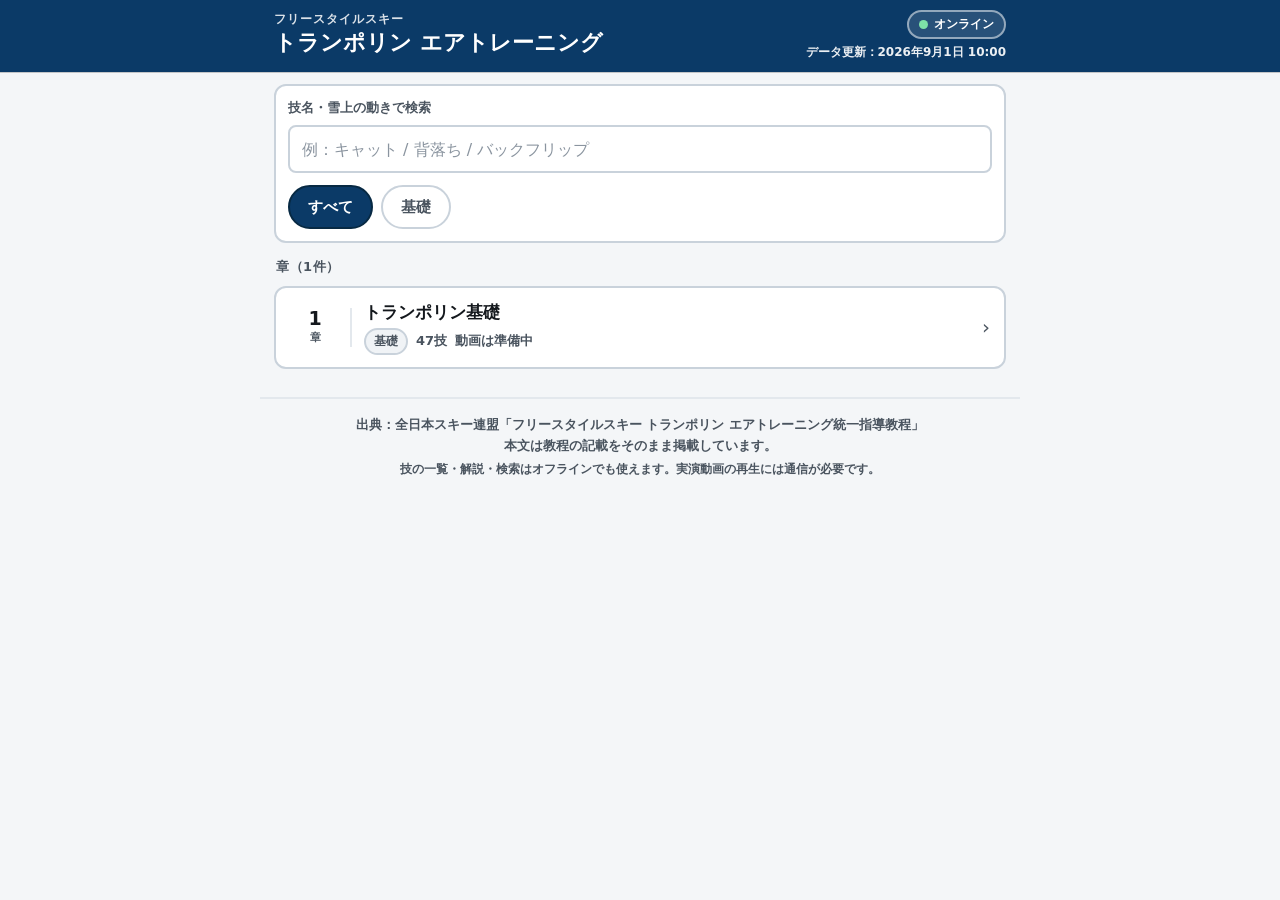
==== index.html @ 1d51a025 "トランポリン基礎編（47技）のアプリを作成 全日本スキー連盟「トランポリン エアトレーニング統一指導教程」の 02_トランポリン基礎をアプリ化した。フィジカル版と同じUI・操作性。  - 47技を6系" ====
<!DOCTYPE html>
<html lang="ja">
<head>
<meta charset="utf-8">
<meta name="viewport" content="width=device-width, initial-scale=1, viewport-fit=cover">
<title>トランポリン エアトレーニング</title>
<meta name="description" content="全日本スキー連盟「フリースタイルスキー トランポリン エアトレーニング統一指導教程」を、技ごとに引けるようにしたアプリです。">
<meta name="theme-color" content="#0b3a67">
<meta name="color-scheme" content="light">
<meta name="mobile-web-app-capable" content="yes">
<meta name="apple-mobile-web-app-capable" content="yes">
<meta name="apple-mobile-web-app-status-bar-style" content="default">
<meta name="apple-mobile-web-app-title" content="トランポリン">
<meta name="format-detection" content="telephone=no">
<link rel="manifest" href="./manifest.webmanifest">
<link rel="icon" href="./icons/icon.svg" type="image/svg+xml">
<link rel="apple-touch-icon" href="./icons/apple-touch-icon.png">
<link rel="stylesheet" href="./styles.css">
<script src="./app.js" defer></script>
</head>
<body>
<a class="skip-link" href="#main">本文へ移動</a>

<header class="app-header">
  <div class="app-header__inner">
    <div class="app-header__titles">
      <p class="app-header__eyebrow">フリースタイルスキー</p>
      <h1 class="app-header__title">トランポリン エアトレーニング</h1>
    </div>
    <div class="app-header__status">
      <span class="net-badge net-badge--online" id="net-badge" role="status">
        <span class="net-badge__dot" aria-hidden="true"></span><span id="net-badge-text">オンライン</span>
      </span>
      <p class="app-header__updated" id="data-updated">データ更新：読み込み中…</p>
    </div>
  </div>
</header>

<div id="notice-area" class="notice-area" aria-live="polite"></div>

<main id="main" class="main" tabindex="-1">

  <!-- ホーム（一覧） -->
  <section id="view-home" class="view" aria-label="章の一覧">
    <div class="search-block">
      <div class="search-field">
        <label class="search-field__label" for="search-input">技名・雪上の動きで検索</label>
        <div class="search-field__row">
          <input
            id="search-input"
            class="search-field__input"
            type="search"
            inputmode="search"
            enterkeyhint="search"
            autocomplete="off"
            autocorrect="off"
            autocapitalize="off"
            spellcheck="false"
            placeholder="例：キャット / 背落ち / バックフリップ">
          <button type="button" id="search-clear" class="search-field__clear" hidden>消す</button>
        </div>
      </div>

      <div class="chips" role="group" aria-label="カテゴリで絞り込み">
        <button type="button" class="chip is-active" data-category="all" aria-pressed="true">すべて</button>
        <button type="button" class="chip" data-category="基礎" aria-pressed="false">基礎</button>
      </div>
    </div>

    <div id="home-body" class="home-body">
      <p class="loading-note">教程を読み込んでいます…</p>
    </div>
  </section>

  <!-- 練習詳細 -->
  <section id="view-detail" class="view" aria-label="技の一覧" hidden></section>

</main>

<footer class="app-footer">
  <p>出典：全日本スキー連盟「フリースタイルスキー トランポリン エアトレーニング統一指導教程」<br>本文は教程の記載をそのまま掲載しています。</p>
  <p class="app-footer__small">技の一覧・解説・検索はオフラインでも使えます。実演動画の再生には通信が必要です。</p>
</footer>

<noscript>
  <p style="padding:16px;font-size:16px;">
    このアプリを使うにはJavaScriptを有効にしてください。
  </p>
</noscript>

</body>
</html>
---- styles.css ----
@charset "UTF-8";

/* =========================================================
   NTトレーニングメニュー
   明るいジム・屋外でも読める高コントラストの白背景を基本にする。
   外部Webフォントは使わない（システムフォントのみ）。
   ========================================================= */

:root {
  --c-bg:        #f4f6f8;
  --c-surface:   #ffffff;
  --c-text:      #14181d;
  --c-text-sub:  #4a545f;
  --c-line:      #c9d2db;
  --c-line-soft: #e3e8ed;
  --c-brand:     #0b3a67;
  --c-brand-dk:  #072943;
  --c-accent:    #b3261e;
  --c-accent-dk: #8c1c16;
  --c-ok:        #1b6b3a;
  --c-warn-bg:   #fff4e0;
  --c-warn-line: #d98d16;
  --c-err-bg:    #fdecea;
  --c-err-line:  #b3261e;
  --c-focus:     #0b6ed8;

  --r-sm: 8px;
  --r-md: 12px;
  --r-lg: 16px;

  --tap: 48px;

  --safe-b: env(safe-area-inset-bottom, 0px);
  --safe-l: env(safe-area-inset-left, 0px);
  --safe-r: env(safe-area-inset-right, 0px);

  color-scheme: light;
}

* { box-sizing: border-box; }

html {
  -webkit-text-size-adjust: 100%;
  text-size-adjust: 100%;
}

body {
  margin: 0;
  min-height: 100vh;
  min-height: 100dvh;
  background: var(--c-bg);
  color: var(--c-text);
  font-family: -apple-system, BlinkMacSystemFont, "Hiragino Kaku Gothic ProN",
               "Hiragino Sans", "Noto Sans JP", "Yu Gothic UI", "Yu Gothic",
               Meiryo, system-ui, sans-serif;
  font-size: 16px;
  line-height: 1.6;
  font-weight: 500;
  overflow-x: hidden;
  overscroll-behavior-y: none;
  -webkit-font-smoothing: antialiased;
}

h1, h2, h3, p, ul, ol, figure { margin: 0; }
ul, ol { list-style: none; padding: 0; }

button {
  font: inherit;
  color: inherit;
  font-weight: 700;
  cursor: pointer;
  touch-action: manipulation;
  -webkit-tap-highlight-color: transparent;
}

a { color: var(--c-brand); }

:focus-visible {
  outline: 3px solid var(--c-focus);
  outline-offset: 2px;
}

.skip-link {
  position: absolute;
  left: -9999px;
  top: 0;
  z-index: 100;
  background: var(--c-brand);
  color: #fff;
  padding: 12px 16px;
  border-radius: 0 0 var(--r-sm) 0;
  text-decoration: none;
}
.skip-link:focus { left: 0; }

.visually-hidden {
  position: absolute !important;
  width: 1px; height: 1px;
  margin: -1px; padding: 0; border: 0;
  clip: rect(0 0 0 0);
  clip-path: inset(50%);
  overflow: hidden;
  white-space: nowrap;
}

/* ---------- ヘッダー ---------- */

.app-header {
  background: var(--c-brand);
  color: #fff;
  padding: calc(env(safe-area-inset-top, 0px) + 10px) 0 10px;
  box-shadow: 0 1px 0 rgba(0, 0, 0, .2);
}

.app-header__inner {
  max-width: 760px;
  margin: 0 auto;
  padding: 0 calc(14px + var(--safe-l)) 0 calc(14px + var(--safe-r));
  display: flex;
  align-items: flex-start;
  justify-content: space-between;
  gap: 12px;
  flex-wrap: wrap;
}

.app-header__eyebrow {
  font-size: 12px;
  letter-spacing: .08em;
  opacity: .85;
  font-weight: 700;
}

.app-header__title {
  font-size: 20px;
  font-weight: 800;
  line-height: 1.25;
}

.app-header__status {
  text-align: right;
  display: flex;
  flex-direction: column;
  align-items: flex-end;
  gap: 4px;
}

.app-header__updated {
  font-size: 12px;
  opacity: .92;
  font-weight: 600;
}

.net-badge {
  display: inline-flex;
  align-items: center;
  gap: 6px;
  font-size: 12px;
  font-weight: 700;
  padding: 3px 10px;
  border-radius: 999px;
  border: 2px solid rgba(255, 255, 255, .5);
  background: rgba(255, 255, 255, .12);
  white-space: nowrap;
}
.net-badge__dot {
  width: 9px; height: 9px;
  border-radius: 50%;
  background: #7ee2a8;
  flex: none;
}
.net-badge--offline {
  background: #fff;
  color: var(--c-accent-dk);
  border-color: #fff;
}
.net-badge--offline .net-badge__dot { background: var(--c-accent); }

/* ---------- お知らせ帯 ---------- */

.notice-area {
  max-width: 760px;
  margin: 0 auto;
  padding: 0 calc(14px + var(--safe-l)) 0 calc(14px + var(--safe-r));
}
.notice-area:not(:empty) { padding-top: 10px; }

.notice {
  border: 2px solid var(--c-line);
  border-left-width: 8px;
  background: var(--c-surface);
  border-radius: var(--r-sm);
  padding: 12px 14px;
  margin-bottom: 10px;
  font-size: 15px;
  display: flex;
  flex-wrap: wrap;
  align-items: center;
  gap: 10px;
}
.notice__text { flex: 1 1 200px; min-width: 0; }
.notice__title { font-weight: 800; display: block; }
.notice--warn  { background: var(--c-warn-bg); border-color: var(--c-warn-line); }
.notice--error { background: var(--c-err-bg);  border-color: var(--c-err-line); }
.notice--info  { background: #eaf2fb;          border-color: var(--c-brand); }

.notice__btn {
  min-height: var(--tap);
  padding: 0 18px;
  border-radius: var(--r-sm);
  border: 2px solid var(--c-brand-dk);
  background: var(--c-brand);
  color: #fff;
}
.notice__btn--ghost {
  background: #fff;
  color: var(--c-brand-dk);
}

/* ---------- レイアウト ---------- */

.main {
  max-width: 760px;
  margin: 0 auto;
  padding: 12px calc(14px + var(--safe-l)) 28px calc(14px + var(--safe-r));
}
.main:focus { outline: none; }

.view[hidden] { display: none; }

/* ---------- 検索・チップ ---------- */

.search-block {
  background: var(--c-surface);
  border: 2px solid var(--c-line);
  border-radius: var(--r-md);
  padding: 12px;
  margin-bottom: 14px;
}

.search-field__label {
  display: block;
  font-size: 13px;
  font-weight: 700;
  color: var(--c-text-sub);
  margin-bottom: 6px;
}

.search-field__row { display: flex; gap: 8px; }

.search-field__input {
  flex: 1 1 auto;
  min-width: 0;
  min-height: var(--tap);
  font-size: 16px; /* iOSの自動ズーム防止のため16px以上 */
  font-family: inherit;
  font-weight: 600;
  padding: 8px 12px;
  border: 2px solid var(--c-line);
  border-radius: var(--r-sm);
  background: #fff;
  color: var(--c-text);
}
.search-field__input::placeholder { color: #8a949f; font-weight: 500; }

.search-field__clear {
  flex: none;
  min-height: var(--tap);
  min-width: 64px;
  border: 2px solid var(--c-line);
  border-radius: var(--r-sm);
  background: #eef1f4;
}

.chips {
  display: flex;
  gap: 8px;
  margin-top: 12px;
  flex-wrap: wrap;
}

.chip {
  min-height: 44px;
  padding: 0 18px;
  border-radius: 999px;
  border: 2px solid var(--c-line);
  background: #fff;
  color: var(--c-text-sub);
  font-size: 15px;
}
.chip.is-active {
  background: var(--c-brand);
  border-color: var(--c-brand-dk);
  color: #fff;
}

/* ---------- 一覧 ---------- */

.section-label {
  font-size: 13px;
  font-weight: 800;
  color: var(--c-text-sub);
  letter-spacing: .04em;
  margin: 4px 2px 8px;
}

.session-list { display: flex; flex-direction: column; gap: 10px; }

.session-card {
  display: flex;
  align-items: center;
  gap: 12px;
  min-height: 72px;
  padding: 12px 14px;
  background: var(--c-surface);
  border: 2px solid var(--c-line);
  border-radius: var(--r-md);
  text-decoration: none;
  color: var(--c-text);
}
.session-card:active { background: #eef3f8; }

.session-card--latest {
  border-color: var(--c-brand);
  border-width: 3px;
  box-shadow: 0 2px 0 rgba(11, 58, 103, .18);
}

.session-card__date {
  flex: none;
  width: 62px;
  text-align: center;
  border-right: 2px solid var(--c-line-soft);
  padding-right: 10px;
}
.session-card__md { display: block; font-size: 19px; font-weight: 800; line-height: 1.15; }
.session-card__yw { display: block; font-size: 11px; color: var(--c-text-sub); font-weight: 700; }

.session-card__body { flex: 1 1 auto; min-width: 0; }
.session-card__title {
  font-size: 17px;
  font-weight: 800;
  line-height: 1.35;
  overflow-wrap: anywhere;
}
.session-card__meta {
  font-size: 13px;
  color: var(--c-text-sub);
  font-weight: 600;
  margin-top: 2px;
  display: flex;
  align-items: center;
  gap: 8px;
  flex-wrap: wrap;
}

.session-card__chev { flex: none; font-size: 20px; color: var(--c-text-sub); }

.badge {
  display: inline-block;
  font-size: 12px;
  font-weight: 800;
  padding: 2px 8px;
  border-radius: 999px;
  border: 2px solid var(--c-line);
  background: #f0f3f6;
  color: var(--c-text-sub);
  white-space: nowrap;
}
.badge--agipla { border-color: #1b5e8c; color: #10476b; background: #e7f1f8; }
.badge--core   { border-color: #7a4a12; color: #6b3f0d; background: #fbf1e2; }
.badge--latest { border-color: var(--c-accent); color: #fff; background: var(--c-accent); }

.empty-state {
  background: var(--c-surface);
  border: 2px dashed var(--c-line);
  border-radius: var(--r-md);
  padding: 24px 16px;
  text-align: center;
  color: var(--c-text-sub);
  font-weight: 600;
}
.empty-state strong { display: block; color: var(--c-text); font-size: 17px; margin-bottom: 6px; }

.loading-note {
  padding: 24px 8px;
  text-align: center;
  color: var(--c-text-sub);
  font-weight: 700;
}

/* ---------- 検索結果 ---------- */

.result-count {
  font-size: 14px;
  font-weight: 700;
  color: var(--c-text-sub);
  margin: 2px 2px 10px;
}

.result-list { display: flex; flex-direction: column; gap: 10px; }

.result-item {
  background: var(--c-surface);
  border: 2px solid var(--c-line);
  border-radius: var(--r-md);
  display: flex;
  align-items: stretch;
  overflow: hidden;
}

.result-item__main {
  flex: 1 1 auto;
  min-width: 0;
  min-height: 64px;
  text-align: left;
  background: none;
  border: 0;
  padding: 10px 12px;
  display: flex;
  flex-direction: column;
  justify-content: center;
  gap: 3px;
}
.result-item__main:active { background: #eef3f8; }

.result-item__name { font-size: 17px; font-weight: 800; overflow-wrap: anywhere; }
.result-item__pres { font-size: 15px; color: var(--c-text); font-weight: 600; overflow-wrap: anywhere; }
.result-item__meta { font-size: 12px; color: var(--c-text-sub); font-weight: 700; display: flex; gap: 8px; flex-wrap: wrap; align-items: center; }

/* ---------- 詳細 ---------- */

.detail-head {
  background: var(--c-surface);
  border: 2px solid var(--c-line);
  border-radius: var(--r-md);
  padding: 12px 14px;
  margin-bottom: 12px;
}
.detail-head__row { display: flex; align-items: center; gap: 10px; flex-wrap: wrap; }
.detail-head__title { font-size: 21px; font-weight: 800; line-height: 1.3; overflow-wrap: anywhere; }
.detail-head__date { font-size: 14px; color: var(--c-text-sub); font-weight: 700; margin-top: 2px; }

.back-btn {
  display: inline-flex;
  align-items: center;
  gap: 6px;
  min-height: var(--tap);
  padding: 0 16px;
  margin-bottom: 12px;
  border: 2px solid var(--c-line);
  border-radius: var(--r-sm);
  background: var(--c-surface);
  color: var(--c-brand-dk);
}
.back-btn--bottom { margin: 18px 0 0; width: 100%; justify-content: center; }

/* 動画エリア */

.video-area {
  background: var(--c-surface);
  border: 2px solid var(--c-line);
  border-radius: var(--r-md);
  padding: 12px;
  margin-bottom: 16px;
  scroll-margin-top: 12px;
}

.video-frame {
  position: relative;
  margin: 0 auto;
  /* 9:16 の縦動画。高さ基準で確保することでレイアウトシフトを防ぐ */
  aspect-ratio: 9 / 16;
  height: 240px;
  width: auto;
  max-width: 100%;
  border-radius: var(--r-md);
  overflow: hidden;
  background: var(--c-brand-dk);
}
.video-area.is-expanded .video-frame {
  height: 460px;
  height: min(58svh, 460px);
}
@media (prefers-reduced-motion: no-preference) {
  .video-frame { transition: height .18s ease-out; }
}

.video-frame iframe,
.video-frame .player-mount,
.video-frame .player-mount > * {
  width: 100%;
  height: 100%;
  border: 0;
  display: block;
}

/* CSSだけで描くプレースホルダー（YouTubeサムネイルは使わない） */
.video-placeholder {
  position: absolute;
  inset: 0;
  width: 100%;
  height: 100%;
  border: 0;
  padding: 14px 10px;
  display: flex;
  flex-direction: column;
  align-items: center;
  justify-content: space-between;
  text-align: center;
  color: #fff;
  background:
    radial-gradient(120% 70% at 50% 0%, #17507f 0%, rgba(23, 80, 127, 0) 60%),
    linear-gradient(180deg, #0b3a67 0%, #072943 100%);
}
.video-placeholder__top { font-size: 15px; font-weight: 800; line-height: 1.35; }
.video-placeholder__cat {
  font-size: 12px;
  font-weight: 700;
  margin-top: 4px;
  display: inline-block;
  padding: 2px 10px;
  border-radius: 999px;
  border: 2px solid rgba(255, 255, 255, .55);
}
.video-placeholder__icon {
  width: 62px; height: 62px;
  border-radius: 50%;
  background: rgba(255, 255, 255, .95);
  color: var(--c-brand-dk);
  display: flex;
  align-items: center;
  justify-content: center;
  font-size: 26px;
  line-height: 1;
}
.video-placeholder__label {
  font-size: 15px;
  font-weight: 800;
  background: rgba(0, 0, 0, .38);
  border-radius: 999px;
  padding: 5px 14px;
}
.video-placeholder:active { filter: brightness(1.15); }
.video-placeholder[hidden] { display: none; }

.video-static {
  position: absolute;
  inset: 0;
  display: flex;
  flex-direction: column;
  align-items: center;
  justify-content: center;
  gap: 8px;
  text-align: center;
  padding: 10px 8px;
  color: #fff;
  background: linear-gradient(180deg, #46525e 0%, #2c343c 100%);
  font-weight: 700;
  font-size: 14px;
  line-height: 1.45;
}
.video-static__sub { font-size: 12px; font-weight: 600; opacity: .9; }

.video-overlay {
  position: absolute;
  inset: 0;
  display: flex;
  flex-direction: column;
  align-items: center;
  justify-content: center;
  gap: 12px;
  padding: 16px;
  text-align: center;
  color: #fff;
  background: rgba(7, 41, 67, .92);
  font-weight: 700;
  font-size: 15px;
}
.video-overlay__btn {
  min-height: var(--tap);
  padding: 0 20px;
  border-radius: var(--r-sm);
  border: 2px solid #fff;
  background: #fff;
  color: var(--c-brand-dk);
}
.video-overlay[hidden] { display: none; }

.spinner {
  width: 30px; height: 30px;
  border-radius: 50%;
  border: 4px solid rgba(255, 255, 255, .35);
  border-top-color: #fff;
  animation: spin 1s linear infinite;
}
@keyframes spin { to { transform: rotate(360deg); } }
@media (prefers-reduced-motion: reduce) {
  .spinner { animation-duration: 2.4s; }
}

.video-actions {
  display: flex;
  gap: 8px;
  justify-content: center;
  flex-wrap: wrap;
  margin-top: 10px;
}
.video-actions[hidden] { display: none; }
.video-actions__btn {
  min-height: var(--tap);
  padding: 0 18px;
  border-radius: var(--r-sm);
  border: 2px solid var(--c-line);
  background: #fff;
  color: var(--c-brand-dk);
}

.video-msg {
  margin-top: 10px;
  padding: 10px 12px;
  border-radius: var(--r-sm);
  border: 2px solid var(--c-warn-line);
  background: var(--c-warn-bg);
  font-size: 15px;
  font-weight: 600;
}
.video-msg[hidden] { display: none; }

.video-note {
  margin-top: 10px;
  font-size: 13px;
  color: var(--c-text-sub);
  font-weight: 600;
  text-align: center;
}

/* 種目リスト */

.group-heading {
  font-size: 15px;
  font-weight: 800;
  color: #fff;
  background: var(--c-brand);
  border-radius: var(--r-sm);
  padding: 7px 12px;
  margin: 18px 0 8px;
  overflow-wrap: anywhere;
}

.exercise-list { display: flex; flex-direction: column; gap: 8px; }

.exercise {
  display: flex;
  flex-wrap: wrap;          /* 解説パネルを2段目に落とす */
  align-items: stretch;
  gap: 0;
  background: var(--c-surface);
  border: 2px solid var(--c-line);
  border-radius: var(--r-md);
  overflow: hidden;
  scroll-margin-top: 16px;
}

.exercise__main {
  flex: 1 1 auto;
  min-width: 0;
  min-height: 56px;
  display: flex;
  align-items: center;
  gap: 10px;
  text-align: left;
  background: none;
  border: 0;
  padding: 10px 8px 10px 12px;
}
.exercise__main:active { background: #eef3f8; }

.exercise__no {
  flex: none;
  width: 28px; height: 28px;
  border-radius: 50%;
  background: #eef1f4;
  border: 2px solid var(--c-line);
  color: var(--c-text-sub);
  font-size: 13px;
  font-weight: 800;
  display: flex;
  align-items: center;
  justify-content: center;
}

.exercise__body { min-width: 0; }
.exercise__name {
  display: block;
  font-size: 18px;
  font-weight: 800;
  line-height: 1.35;
  overflow-wrap: anywhere;
}
.exercise__pres {
  display: block;
  font-size: 15px;
  font-weight: 600;
  color: var(--c-text-sub);
  overflow-wrap: anywhere;
}
.exercise__state {
  display: none;
  font-size: 12px;
  font-weight: 800;
  color: var(--c-accent-dk);
  margin-top: 2px;
}

.exercise__play {
  flex: none;
  width: 96px;
  min-height: var(--tap);
  border: 0;
  border-left: 2px solid var(--c-line);
  background: #eaf2fb;
  color: var(--c-brand-dk);
  display: flex;
  flex-direction: column;
  align-items: center;
  justify-content: center;
  gap: 1px;
  line-height: 1.2;
  padding: 6px 4px;
}
.exercise__play:active { background: #d6e6f7; }
.exercise__play-label { font-size: 12px; font-weight: 800; }
.exercise__play-icon { font-size: 17px; }
.exercise__play-time { font-size: 12px; font-weight: 700; font-variant-numeric: tabular-nums; }

/* 選択中：色だけに頼らず「太い枠」「◆アイコン」「再生中の文字」を併用する */
.exercise.is-selected {
  border-color: var(--c-accent);
  border-width: 3px;
  background: #fff8f7;
}
.exercise.is-selected .exercise__no {
  background: var(--c-accent);
  border-color: var(--c-accent-dk);
  color: #fff;
}
.exercise.is-selected .exercise__state { display: block; }

.detail-empty {
  background: var(--c-surface);
  border: 2px dashed var(--c-line);
  border-radius: var(--r-md);
  padding: 20px 14px;
  text-align: center;
  color: var(--c-text-sub);
  font-weight: 700;
}

/* ---------- フッター ---------- */

.app-footer {
  max-width: 760px;
  margin: 0 auto;
  padding: 16px calc(14px + var(--safe-l)) calc(20px + var(--safe-b)) calc(14px + var(--safe-r));
  border-top: 2px solid var(--c-line-soft);
  color: var(--c-text-sub);
  font-size: 13px;
  font-weight: 600;
  text-align: center;
}
.app-footer__small { font-size: 12px; margin-top: 4px; }

/* ---------- 画面が広いとき ---------- */

@media (min-width: 600px) {
  .app-header__title { font-size: 22px; }
  .video-frame { height: 300px; }
  .video-area.is-expanded .video-frame { height: min(62svh, 540px); }
}

/* 横向き：縦動画が画面を占有しないよう高さを抑える */
@media (orientation: landscape) and (max-height: 560px) {
  .video-frame { height: 180px; }
  .video-area.is-expanded .video-frame { height: min(78svh, 380px); }
}

/* =========================================================================
 * 技の解説（教程からの本文）
 *  文章は削らず、表示の階層だけ変える。
 *  雪上へのつながりと安全上の注意は畳まない。
 * ========================================================================= */

.exdoc {
  flex: 1 0 100%;
  display: flex;
  flex-direction: column;
  gap: 8px;
  padding: 12px 14px 14px;
  border-top: 1px solid var(--rule-soft, #dbe4ec);
}

.exdoc:empty { display: none; }

.exdoc__link {
  display: flex;
  flex-wrap: wrap;
  align-items: baseline;
  gap: 4px 10px;
  margin: 0;
  padding: 10px 12px;
  background: var(--accent-soft, #e6eef7);
  border-left: 3px solid var(--accent, #0b3a67);
  font-size: 15px;
  line-height: 1.7;
}

.exdoc__link-label {
  font-size: 12px;
  font-weight: 700;
  letter-spacing: .06em;
  color: var(--accent, #0b3a67);
  white-space: nowrap;
}

.exdoc__link-text { font-weight: 500; }

.exdoc__safety {
  display: flex;
  gap: 8px;
  margin: 0;
  padding: 10px 12px;
  background: #fdeeec;
  border-left: 3px solid #b3352a;
  color: #7d2019;
  font-size: 14.5px;
  line-height: 1.7;
}

.exdoc__safety-label { font-weight: 700; }

.exdoc__section { display: flex; flex-direction: column; }

.exdoc__toggle {
  display: flex;
  align-items: center;
  justify-content: space-between;
  gap: 8px;
  width: 100%;
  min-height: 44px;
  padding: 8px 12px;
  border: 1px solid var(--rule, #c3d0dd);
  border-radius: 6px;
  background: #fff;
  color: inherit;
  font: inherit;
  font-size: 15px;
  font-weight: 500;
  text-align: left;
  cursor: pointer;
}

.exdoc__toggle:hover { background: var(--surface, #f2f6fa); }

.exdoc__caret {
  color: var(--accent, #0b3a67);
  transition: transform .15s ease;
}

.exdoc__toggle.is-open { border-radius: 6px 6px 0 0; }
.exdoc__toggle.is-open .exdoc__caret { transform: rotate(180deg); }

.exdoc__panel {
  padding: 10px 12px 12px;
  border: 1px solid var(--rule, #c3d0dd);
  border-top: none;
  border-radius: 0 0 6px 6px;
  background: var(--surface, #f7fafc);
  font-size: 15px;
  line-height: 1.85;
}

.exdoc__panel[hidden] { display: none; }
.exdoc__panel p { margin: 0; }

@media (prefers-reduced-motion: reduce) {
  .exdoc__caret { transition: none; }
}
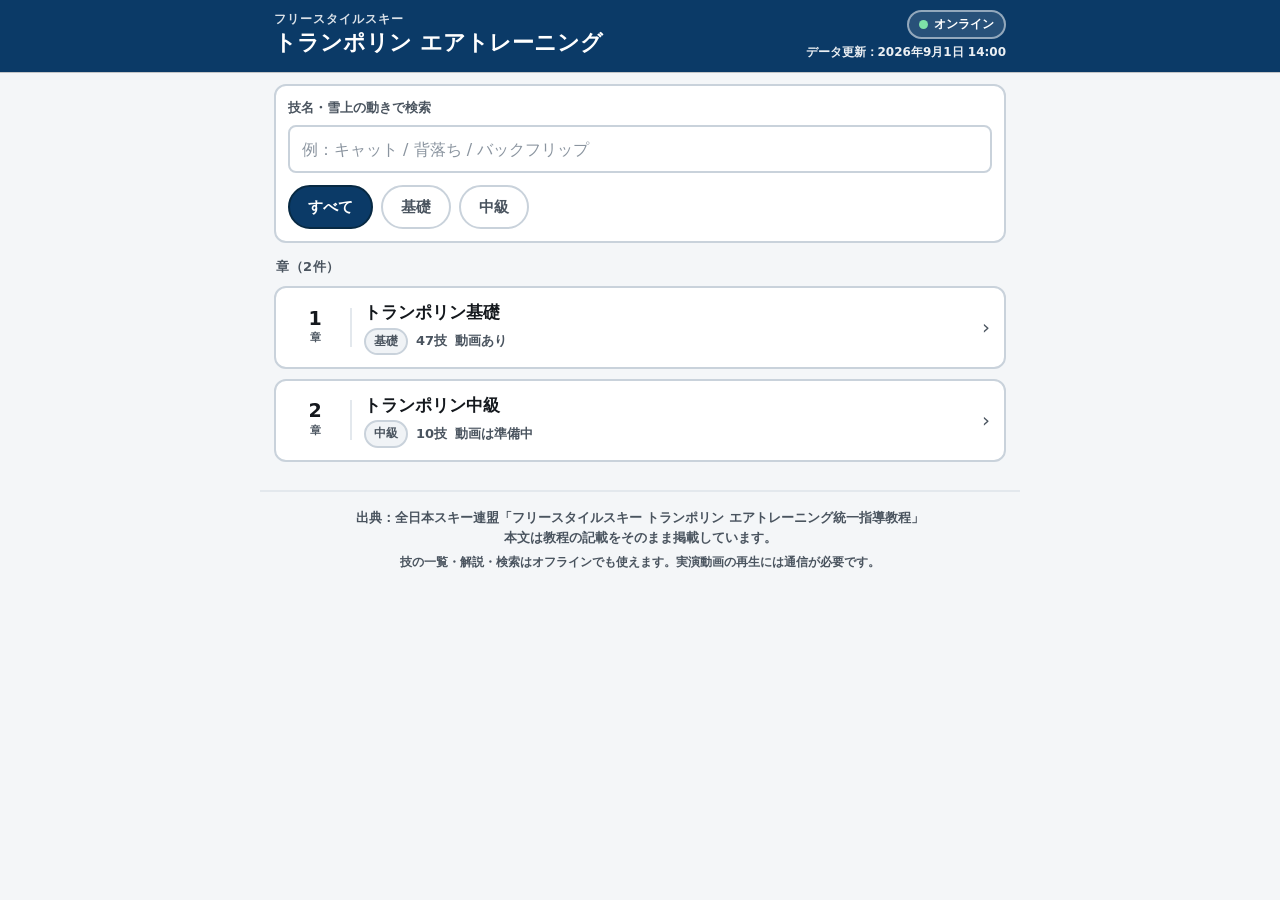
==== commit 600be00c: "トランポリン中級編（10技）を追加 教程 04_トランポリン中級 の全10項目を、基礎編と同じ形で収録した。  - 後方宙返り3／前方宙返り1／バラニー2／捻り技2／コディー2 の5系統 - 実演動画" ====
--- a/index.html
+++ b/index.html
@@ -64,6 +64,7 @@
       <div class="chips" role="group" aria-label="カテゴリで絞り込み">
         <button type="button" class="chip is-active" data-category="all" aria-pressed="true">すべて</button>
         <button type="button" class="chip" data-category="基礎" aria-pressed="false">基礎</button>
+        <button type="button" class="chip" data-category="中級" aria-pressed="false">中級</button>
       </div>
     </div>
 
--- a/styles.css
+++ b/styles.css
@@ -662,7 +662,9 @@
 }
 
 .exercise__main {
-  flex: 1 1 auto;
+  /* flex-basis を 0 にしないと、技名や回数が長いときに
+     再生ボタンが次の行へ押し出される（解説パネルの折り返しは維持する） */
+  flex: 1 1 0;
   min-width: 0;
   min-height: 56px;
   display: flex;
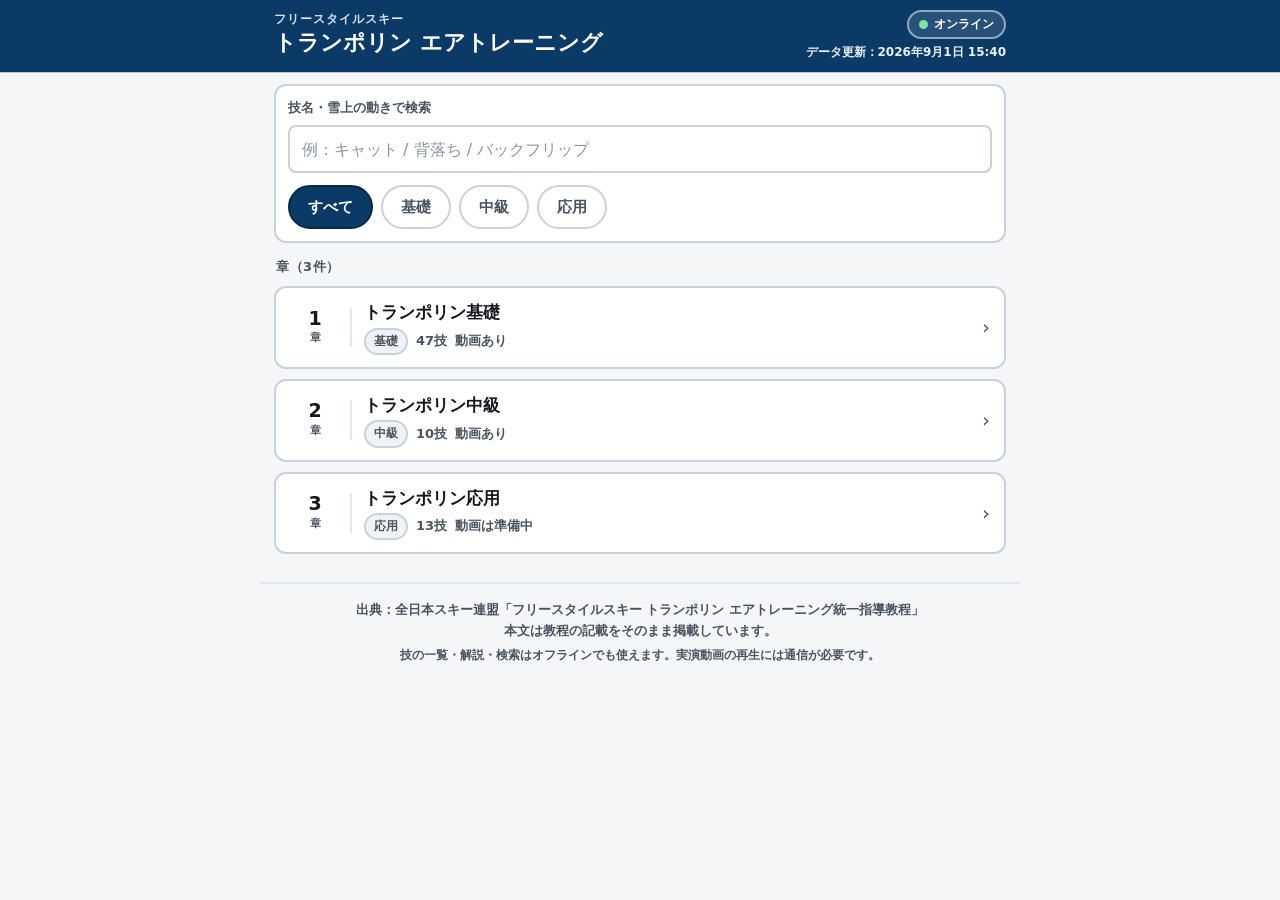
==== commit f11ca773: "トランポリン応用編（13技）を追加 欠品していた 05_トランポリン応用.pdf が Dropbox の原本一式から見つかった。 ドライブの共有フォルダには入っていなかったもの。19ページ・13技。 " ====
--- a/index.html
+++ b/index.html
@@ -65,6 +65,7 @@
         <button type="button" class="chip is-active" data-category="all" aria-pressed="true">すべて</button>
         <button type="button" class="chip" data-category="基礎" aria-pressed="false">基礎</button>
         <button type="button" class="chip" data-category="中級" aria-pressed="false">中級</button>
+        <button type="button" class="chip" data-category="応用" aria-pressed="false">応用</button>
       </div>
     </div>
 
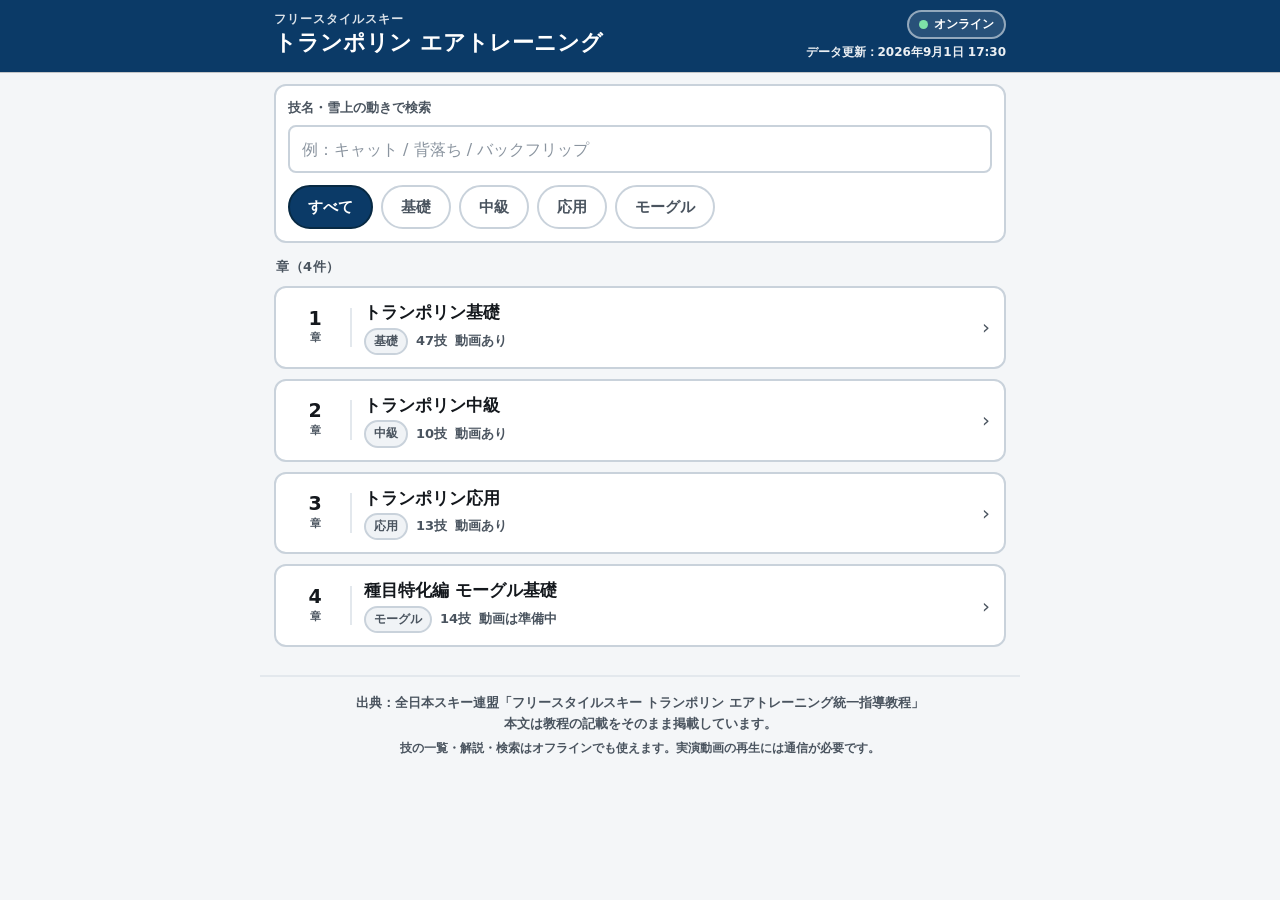
==== commit a4b3825a: "種目特化編モーグル基礎（14項目）を追加 モーグル選手に直結する章。技のやり方だけでなく、各技に 「トランポリンでやる意味があるか」が書かれているのが特徴で、 雪上へのつながりが14項目中8件と、これ" ====
--- a/index.html
+++ b/index.html
@@ -66,6 +66,7 @@
         <button type="button" class="chip" data-category="基礎" aria-pressed="false">基礎</button>
         <button type="button" class="chip" data-category="中級" aria-pressed="false">中級</button>
         <button type="button" class="chip" data-category="応用" aria-pressed="false">応用</button>
+        <button type="button" class="chip" data-category="モーグル" aria-pressed="false">モーグル</button>
       </div>
     </div>
 
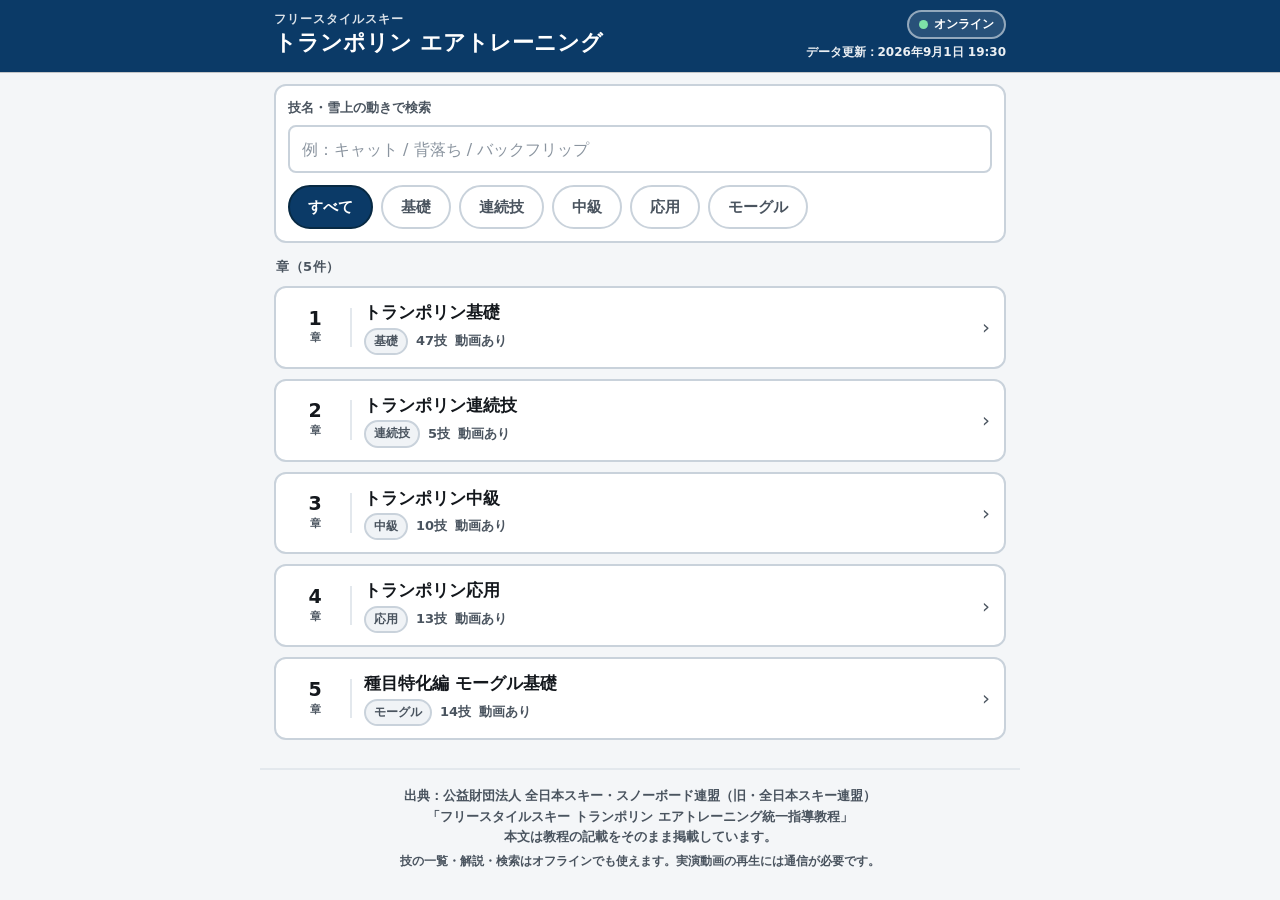
==== commit 6c1a0720: "トランポリン連続技（5項目）を追加 バッジテスト4級・3級・2級・1級と、スキー選手向け10本ジャンプ。 この章だけ単位が「技」ではなく連続技（ルーティン）なので、技の順番を detail に入れて常" ====
--- a/index.html
+++ b/index.html
@@ -4,7 +4,7 @@
 <meta charset="utf-8">
 <meta name="viewport" content="width=device-width, initial-scale=1, viewport-fit=cover">
 <title>トランポリン エアトレーニング</title>
-<meta name="description" content="全日本スキー連盟「フリースタイルスキー トランポリン エアトレーニング統一指導教程」を、技ごとに引けるようにしたアプリです。">
+<meta name="description" content="公益財団法人 全日本スキー・スノーボード連盟「フリースタイルスキー トランポリン エアトレーニング統一指導教程」を、技ごとに引けるようにしたアプリです。">
 <meta name="theme-color" content="#0b3a67">
 <meta name="color-scheme" content="light">
 <meta name="mobile-web-app-capable" content="yes">
@@ -64,6 +64,7 @@
       <div class="chips" role="group" aria-label="カテゴリで絞り込み">
         <button type="button" class="chip is-active" data-category="all" aria-pressed="true">すべて</button>
         <button type="button" class="chip" data-category="基礎" aria-pressed="false">基礎</button>
+        <button type="button" class="chip" data-category="連続技" aria-pressed="false">連続技</button>
         <button type="button" class="chip" data-category="中級" aria-pressed="false">中級</button>
         <button type="button" class="chip" data-category="応用" aria-pressed="false">応用</button>
         <button type="button" class="chip" data-category="モーグル" aria-pressed="false">モーグル</button>
@@ -81,7 +82,7 @@
 </main>
 
 <footer class="app-footer">
-  <p>出典：全日本スキー連盟「フリースタイルスキー トランポリン エアトレーニング統一指導教程」<br>本文は教程の記載をそのまま掲載しています。</p>
+  <p>出典：公益財団法人 全日本スキー・スノーボード連盟（旧・全日本スキー連盟）<br>「フリースタイルスキー トランポリン エアトレーニング統一指導教程」<br>本文は教程の記載をそのまま掲載しています。</p>
   <p class="app-footer__small">技の一覧・解説・検索はオフラインでも使えます。実演動画の再生には通信が必要です。</p>
 </footer>
 
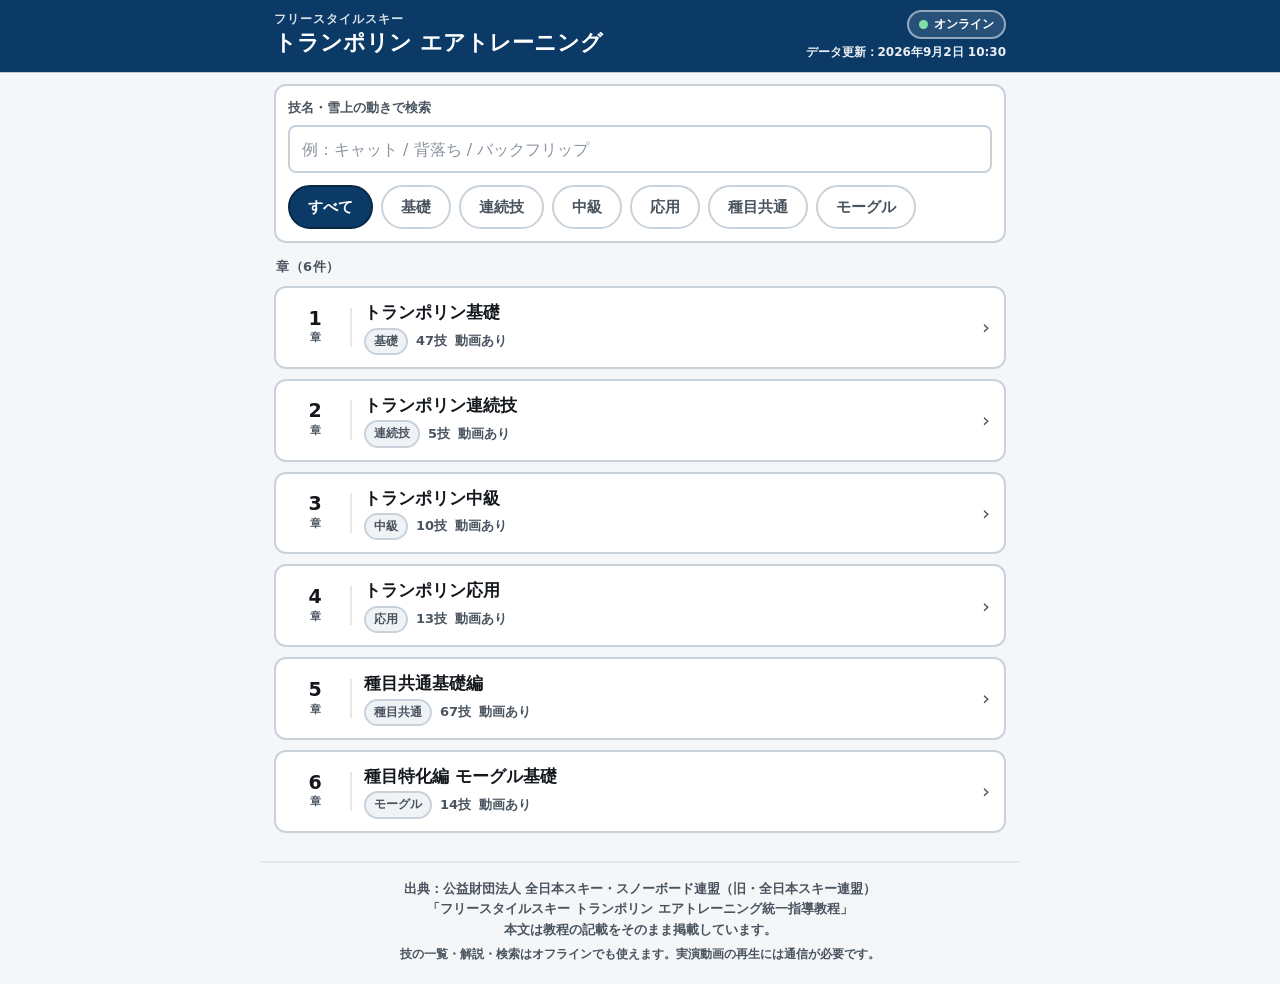
==== commit e1f173c2: "種目共通基礎編（67項目）を追加 タックバック・レイアウトバック・フロント・バラニー・フルツイストの5系統。 本体に加えて段階練習57項目と、フルツイストの解説5項目（ひねりを起こす 3つの方法、1〜" ====
--- a/index.html
+++ b/index.html
@@ -67,6 +67,7 @@
         <button type="button" class="chip" data-category="連続技" aria-pressed="false">連続技</button>
         <button type="button" class="chip" data-category="中級" aria-pressed="false">中級</button>
         <button type="button" class="chip" data-category="応用" aria-pressed="false">応用</button>
+        <button type="button" class="chip" data-category="種目共通" aria-pressed="false">種目共通</button>
         <button type="button" class="chip" data-category="モーグル" aria-pressed="false">モーグル</button>
       </div>
     </div>
